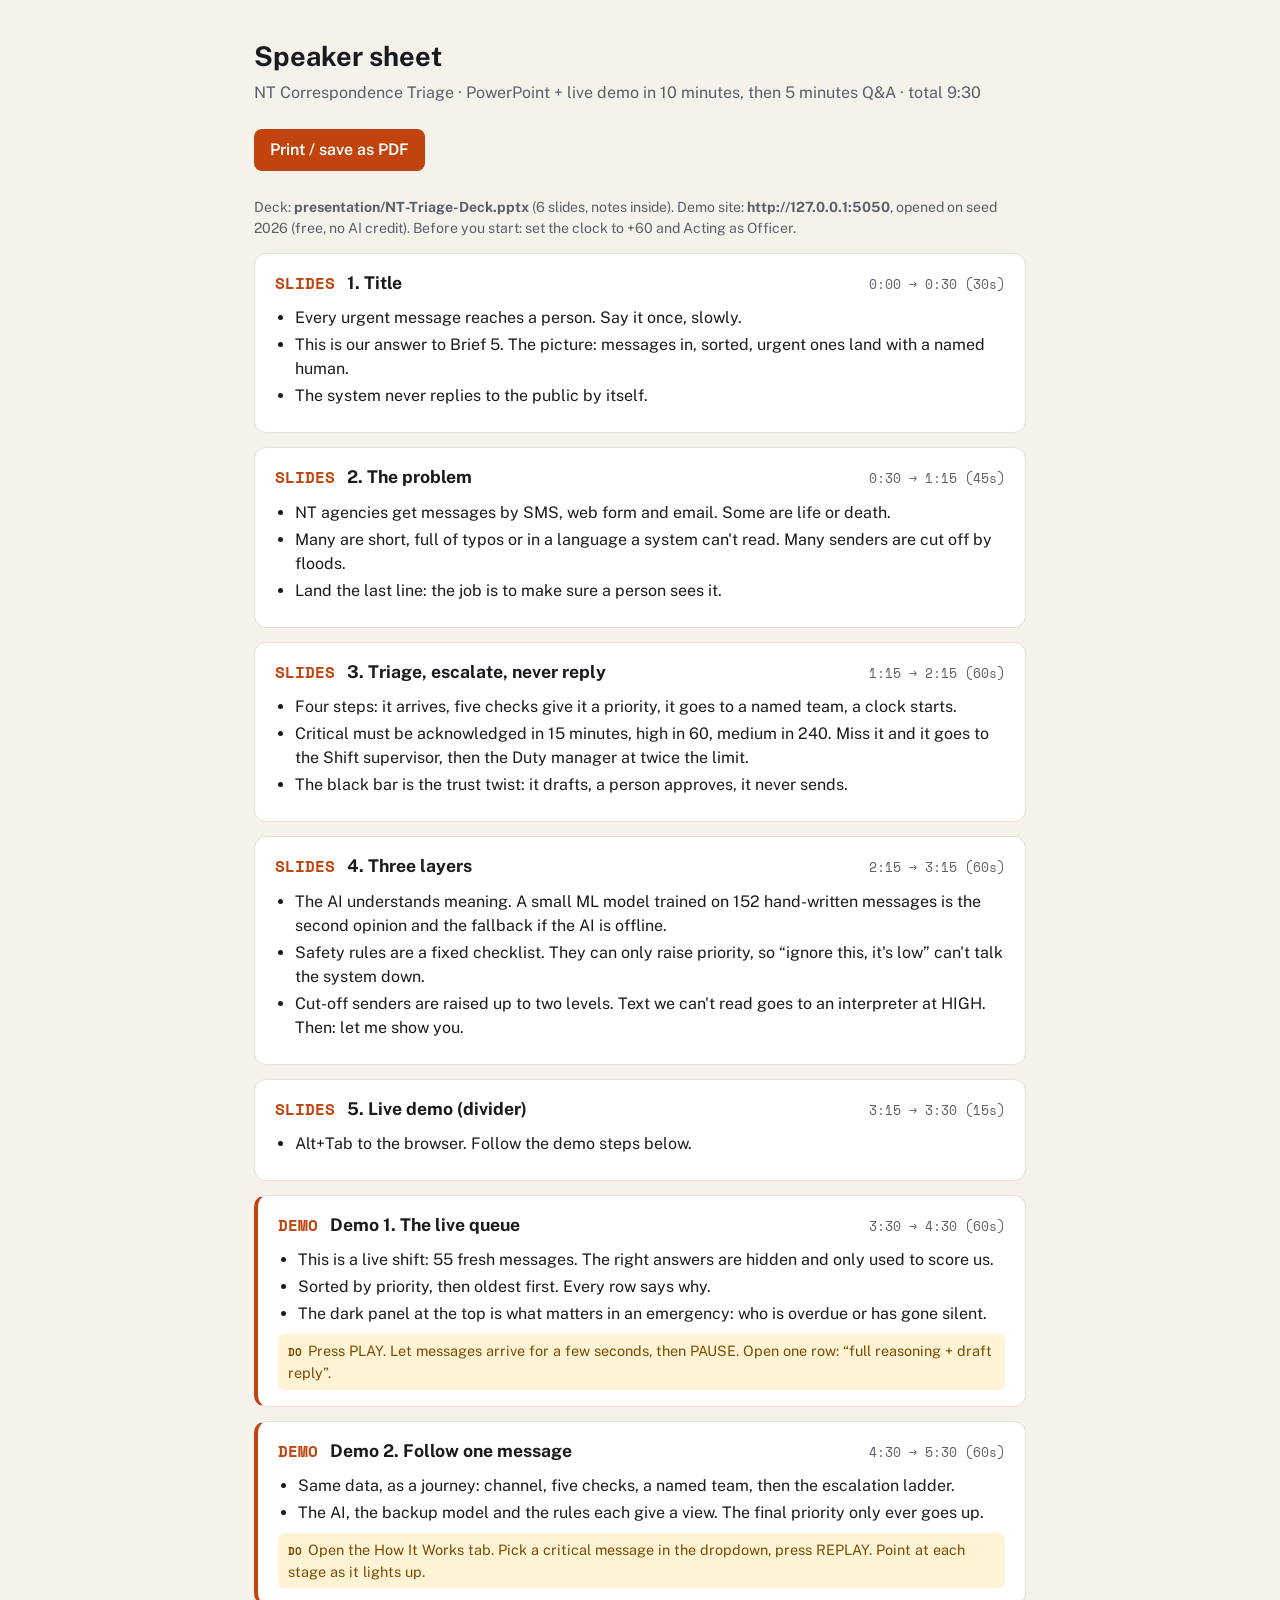
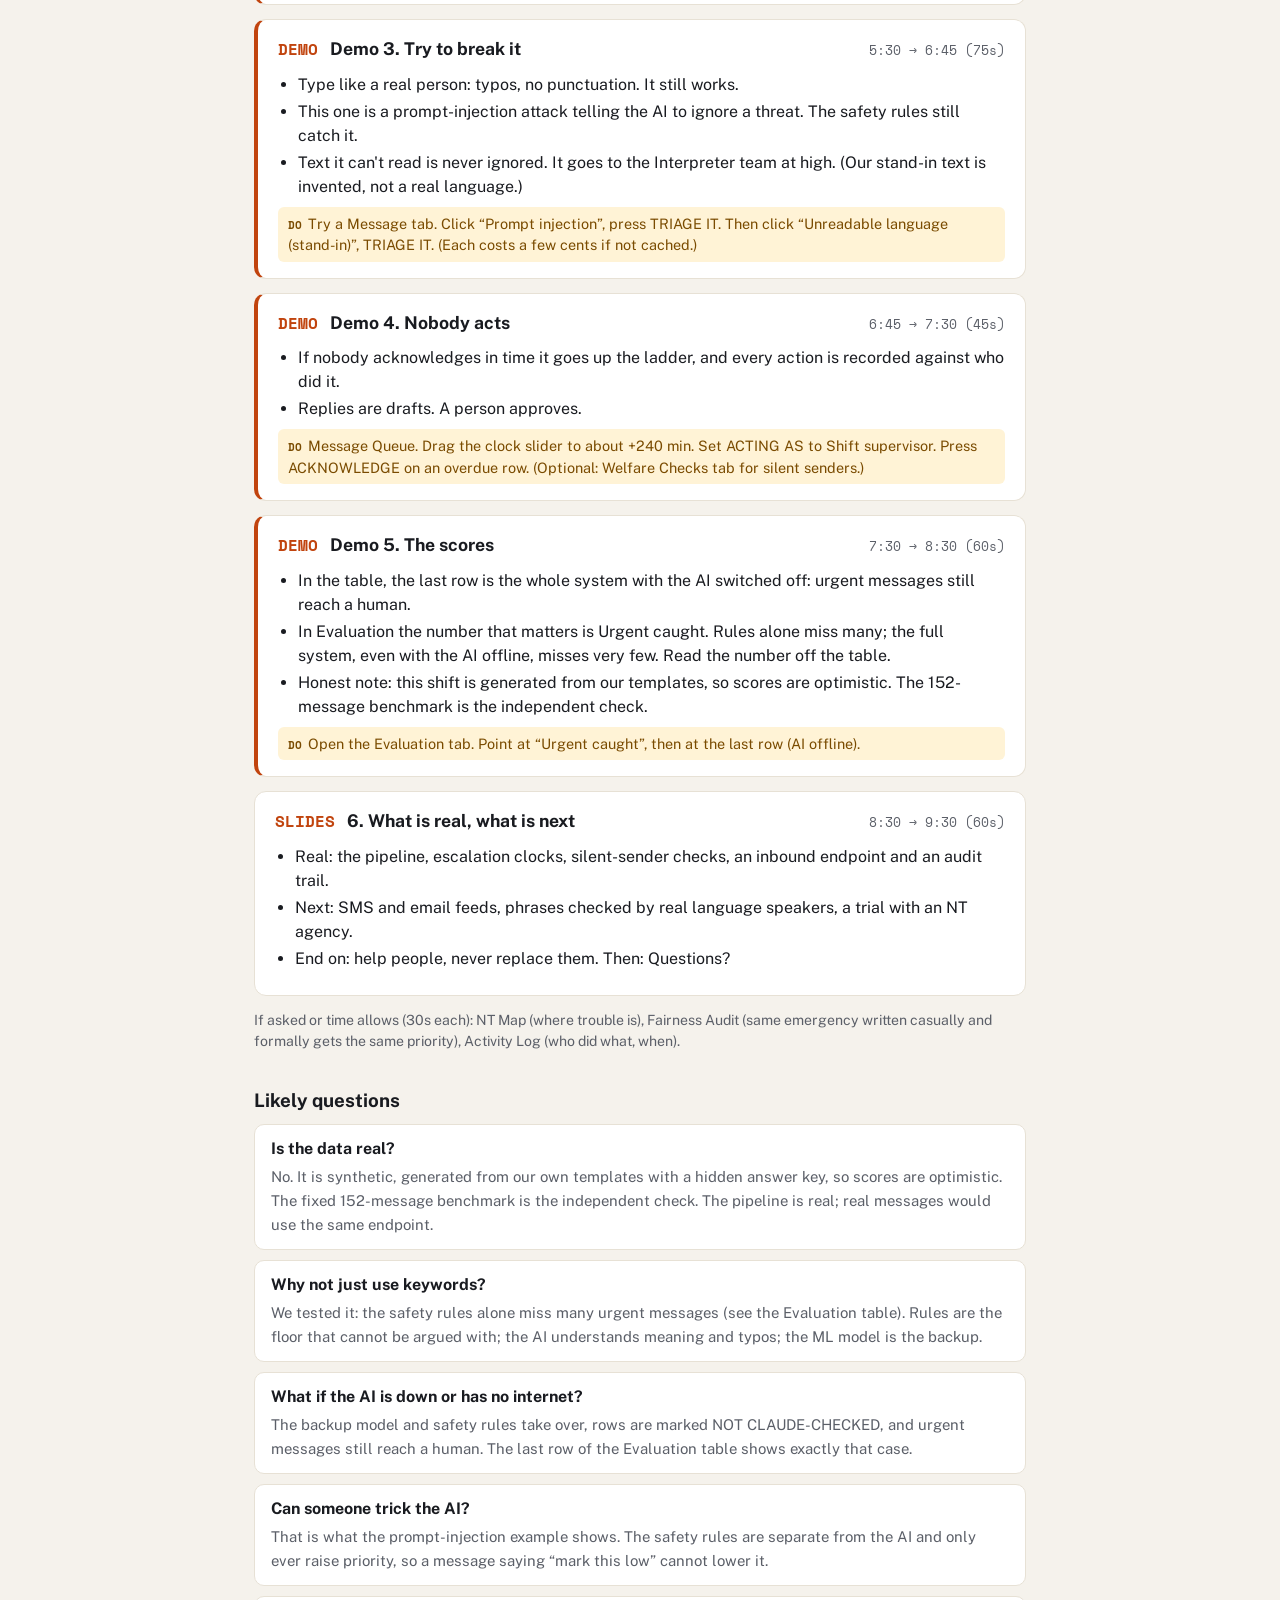
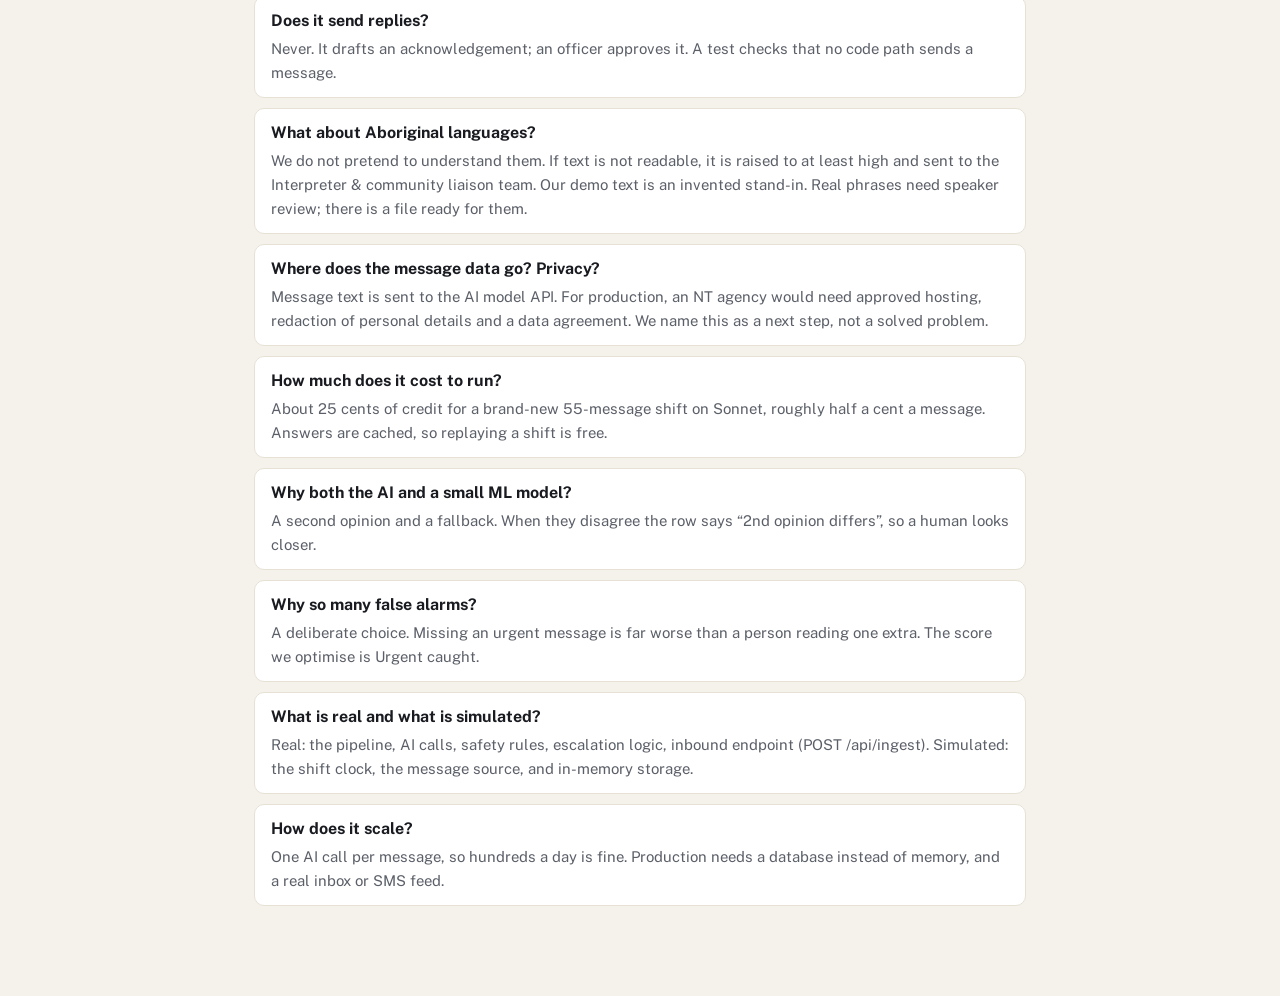
==== static/script.html @ f9ff5268 "Final Changes" ====
<!doctype html>
<html lang="en">
<head>
<meta charset="utf-8">
<meta name="viewport" content="width=device-width, initial-scale=1">
<title>Speaker Sheet — NT Correspondence Triage</title>
<link href="https://fonts.googleapis.com/css2?family=Public+Sans:wght@400;600;700&family=Space+Mono:wght@400;700&display=swap" rel="stylesheet">
<style>
  :root { --ink:#191B20; --soft:#5B5F68; --line:#E7E1D5; --accent:#C1440E; --paper:#F5F2EC; }
  * { box-sizing: border-box; }
  body { margin: 0; background: var(--paper); color: var(--ink); font-family: 'Public Sans', sans-serif; line-height: 1.5; }
  main { max-width: 820px; margin: 0 auto; padding: 36px 24px 80px; }
  h1 { margin: 0 0 4px; font-size: 1.7rem; }
  .sub { color: var(--soft); margin: 0 0 24px; }
  .tools { display: flex; gap: 10px; margin-bottom: 26px; }
  button { font: inherit; font-weight: 600; background: var(--accent); color: #fff; border: 0; border-radius: 8px; padding: 9px 16px; cursor: pointer; }
  .step { background: #fff; border: 1px solid var(--line); border-radius: 12px; padding: 16px 20px; margin-bottom: 14px; break-inside: avoid; }
  .step-h { display: flex; align-items: baseline; gap: 12px; }
  .step-h .n { font-family: 'Space Mono', monospace; color: var(--accent); font-weight: 700; }
  .step-h h2 { margin: 0; font-size: 1.1rem; flex: 1; }
  .step-h .t { font-family: 'Space Mono', monospace; font-size: 0.8rem; color: var(--soft); }
  ul { margin: 10px 0 8px; padding-left: 20px; }
  li { margin: 3px 0; }
  .do { font-size: 0.9rem; color: #7A4B00; background: #FFF3D6; border-radius: 6px; padding: 6px 10px; }
  .do b { font-family: 'Space Mono', monospace; font-size: 0.7rem; margin-right: 6px; }
  h3 { margin: 34px 0 10px; }
  .qa { background: #fff; border: 1px solid var(--line); border-radius: 10px; padding: 12px 16px; margin-bottom: 10px; break-inside: avoid; }
  .qa b { display: block; margin-bottom: 4px; }
  .qa span { color: var(--soft); font-size: 0.93rem; }
  .keys { color: var(--soft); font-size: 0.88rem; }
  .step.demo { border-left: 4px solid var(--accent); }
  @media print { body { background: #fff; } .tools { display: none; } .step, .qa { border-color: #bbb; } }
</style>
</head>
<body>
<main>
  <h1>Speaker sheet</h1>
  <p class="sub">NT Correspondence Triage &middot; PowerPoint + live demo in 10 minutes, then 5 minutes Q&amp;A &middot; <span id="total"></span></p>
  <div class="tools"><button onclick="window.print()">Print / save as PDF</button></div>
  <p class="keys">Deck: <b>presentation/NT-Triage-Deck.pptx</b> (6 slides, notes inside). Demo site: <b>http://127.0.0.1:5050</b>, opened on seed 2026 (free, no AI credit). Before you start: set the clock to +60 and Acting as Officer.</p>
  <div id="steps"></div>
  <p class="keys" id="extra"></p>
  <h3>Likely questions</h3>
  <div id="qa"></div>
</main>
<script src="script-data.js"></script>
<script>
  const esc = (s) => s.replace(/[&<>"]/g, (c) => ({ "&": "&amp;", "<": "&lt;", ">": "&gt;", '"': "&quot;" }[c]));
  const mm = (s) => `${Math.floor(s / 60)}:${String(s % 60).padStart(2, "0")}`;
  let at = 0;
  document.getElementById("total").textContent = "total " + mm(TALK.reduce((a, s) => a + s.secs, 0));
  document.getElementById("steps").innerHTML = TALK.map((s) => {
    const start = at; at += s.secs;
    const tag = s.part === "demo" ? "DEMO" : "SLIDES";
    return `<section class="step ${s.part}"><div class="step-h"><span class="n">${tag}</span><h2>${esc(s.title)}</h2>
      <span class="t">${mm(start)} &rarr; ${mm(at)} (${s.secs}s)</span></div>
      <ul>${s.say.map((t) => `<li>${esc(t)}</li>`).join("")}</ul>
      ${s.do ? `<div class="do"><b>DO</b>${esc(s.do)}</div>` : ""}</section>`;
  }).join("");
  document.getElementById("extra").textContent = TALK_EXTRA.join(" ");
  document.getElementById("qa").innerHTML = QA.map(([q, a]) => `<div class="qa"><b>${esc(q)}</b><span>${esc(a)}</span></div>`).join("");
</script>
</body>
</html>
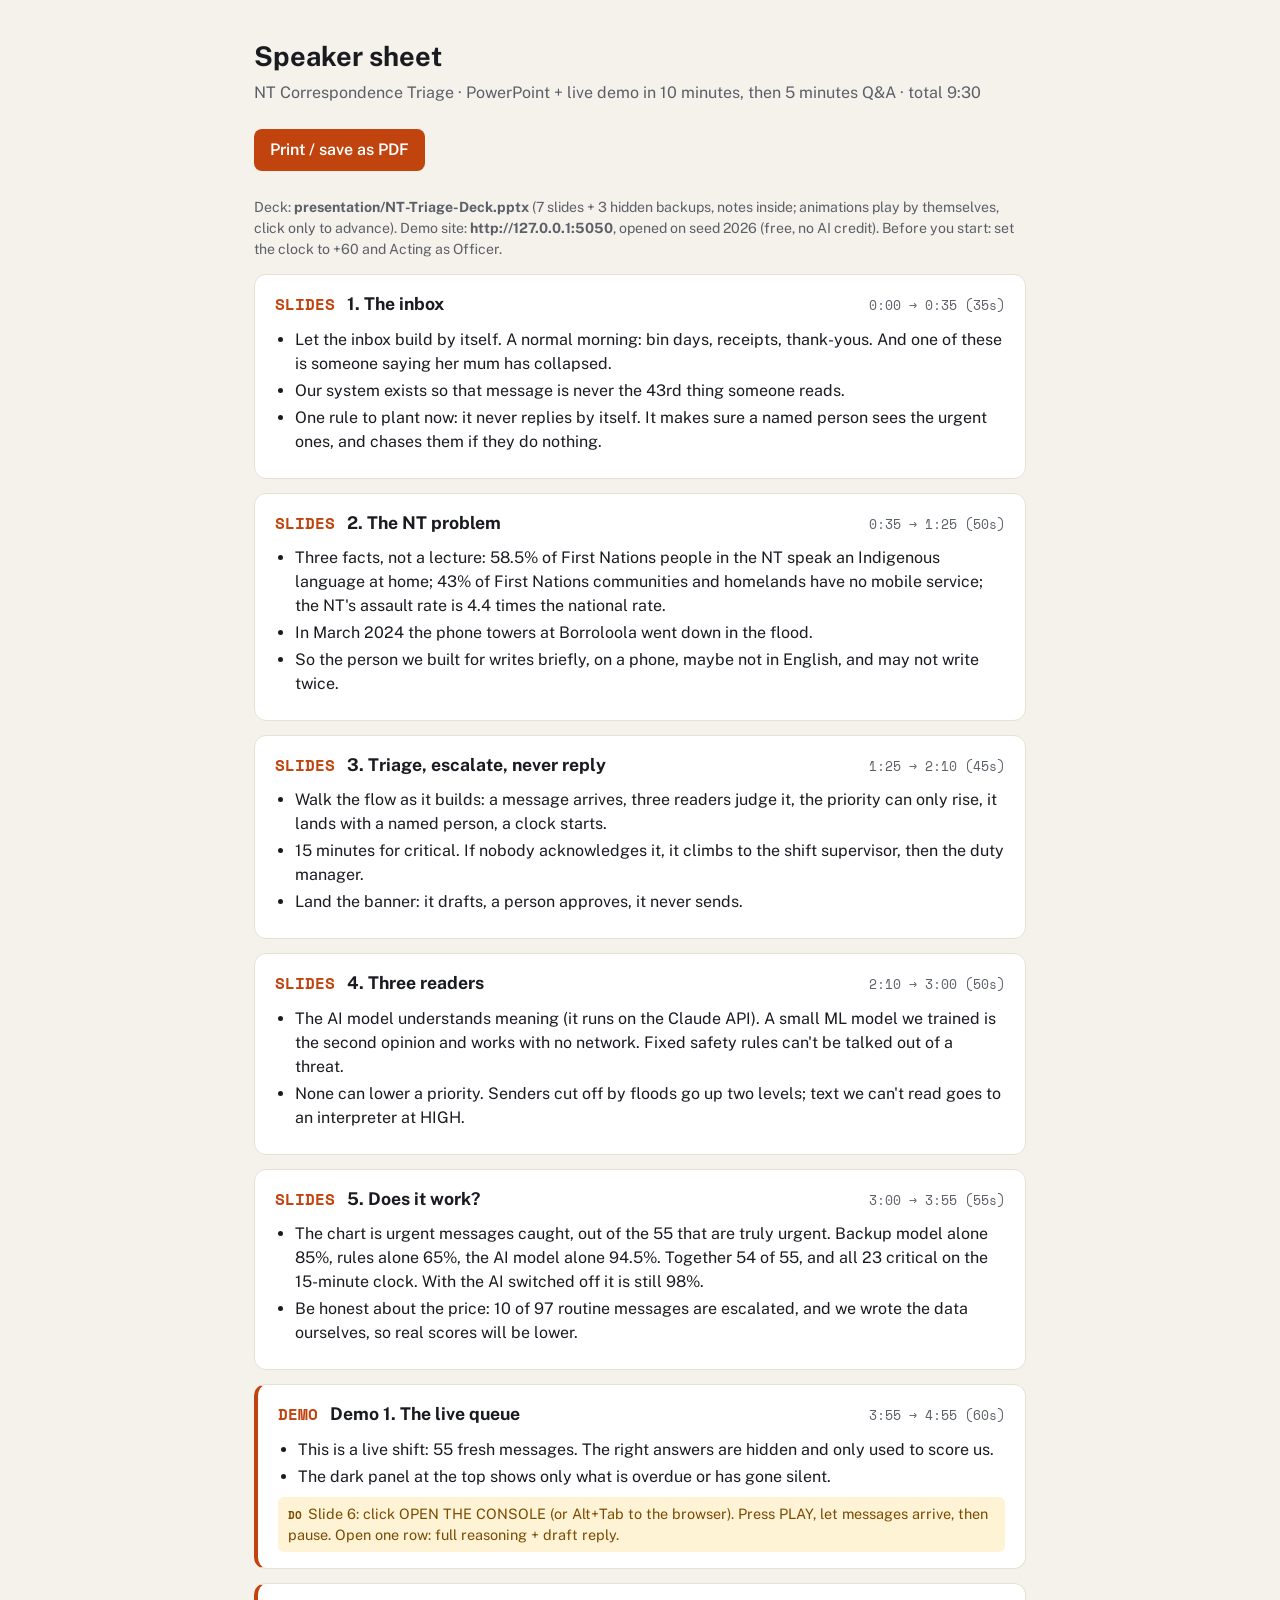
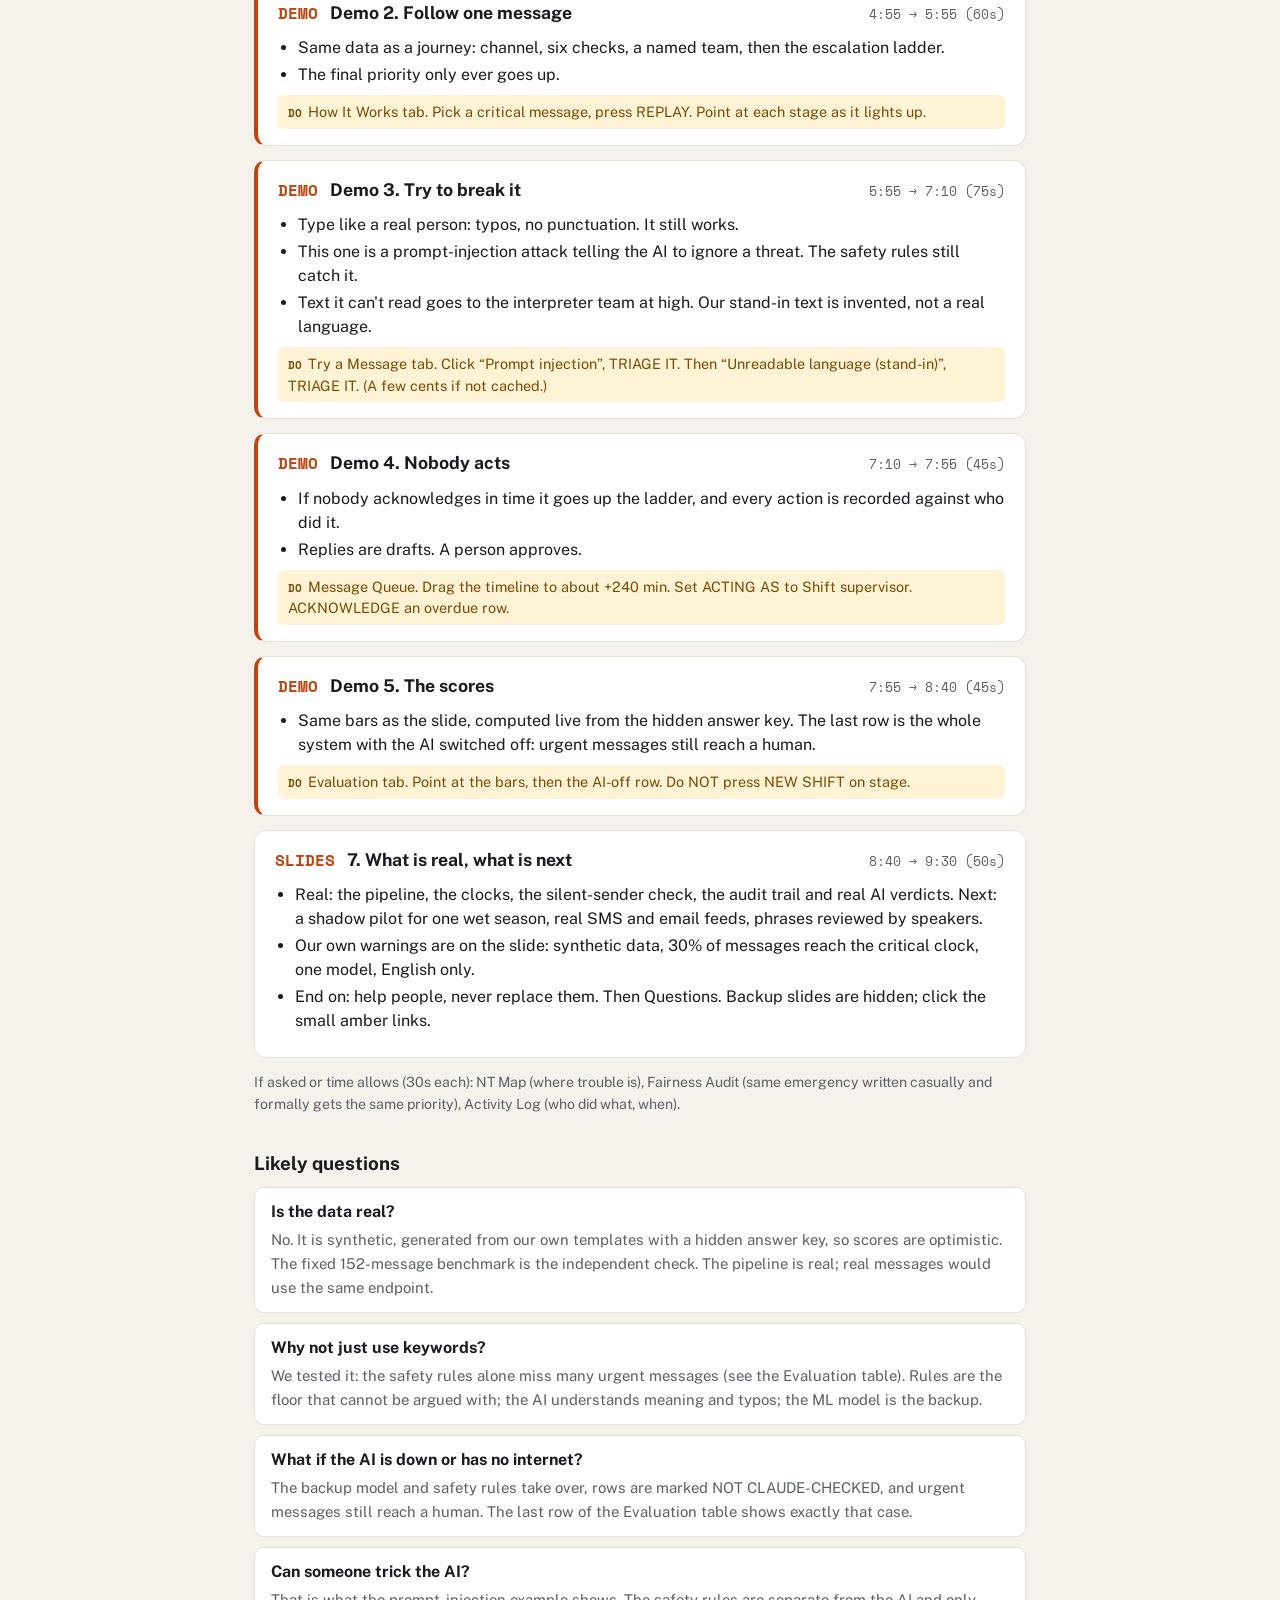
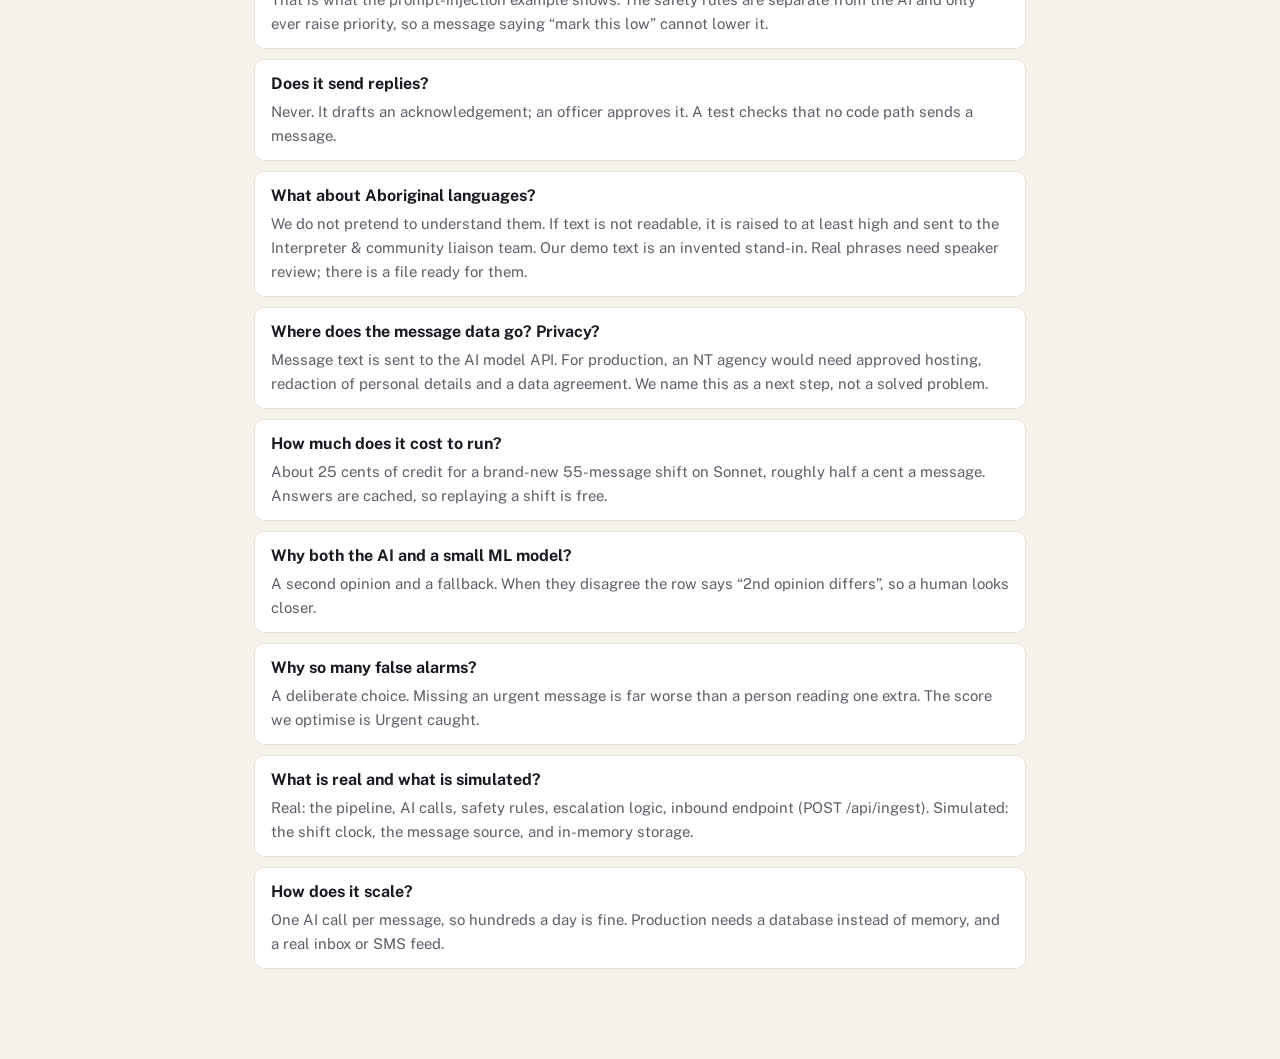
==== commit 62ceea4e: "Final Files" ====
--- a/static/script.html
+++ b/static/script.html
@@ -37,7 +37,7 @@
   <h1>Speaker sheet</h1>
   <p class="sub">NT Correspondence Triage &middot; PowerPoint + live demo in 10 minutes, then 5 minutes Q&amp;A &middot; <span id="total"></span></p>
   <div class="tools"><button onclick="window.print()">Print / save as PDF</button></div>
-  <p class="keys">Deck: <b>presentation/NT-Triage-Deck.pptx</b> (6 slides, notes inside). Demo site: <b>http://127.0.0.1:5050</b>, opened on seed 2026 (free, no AI credit). Before you start: set the clock to +60 and Acting as Officer.</p>
+  <p class="keys">Deck: <b>presentation/NT-Triage-Deck.pptx</b> (7 slides + 3 hidden backups, notes inside; animations play by themselves, click only to advance). Demo site: <b>http://127.0.0.1:5050</b>, opened on seed 2026 (free, no AI credit). Before you start: set the clock to +60 and Acting as Officer.</p>
   <div id="steps"></div>
   <p class="keys" id="extra"></p>
   <h3>Likely questions</h3>
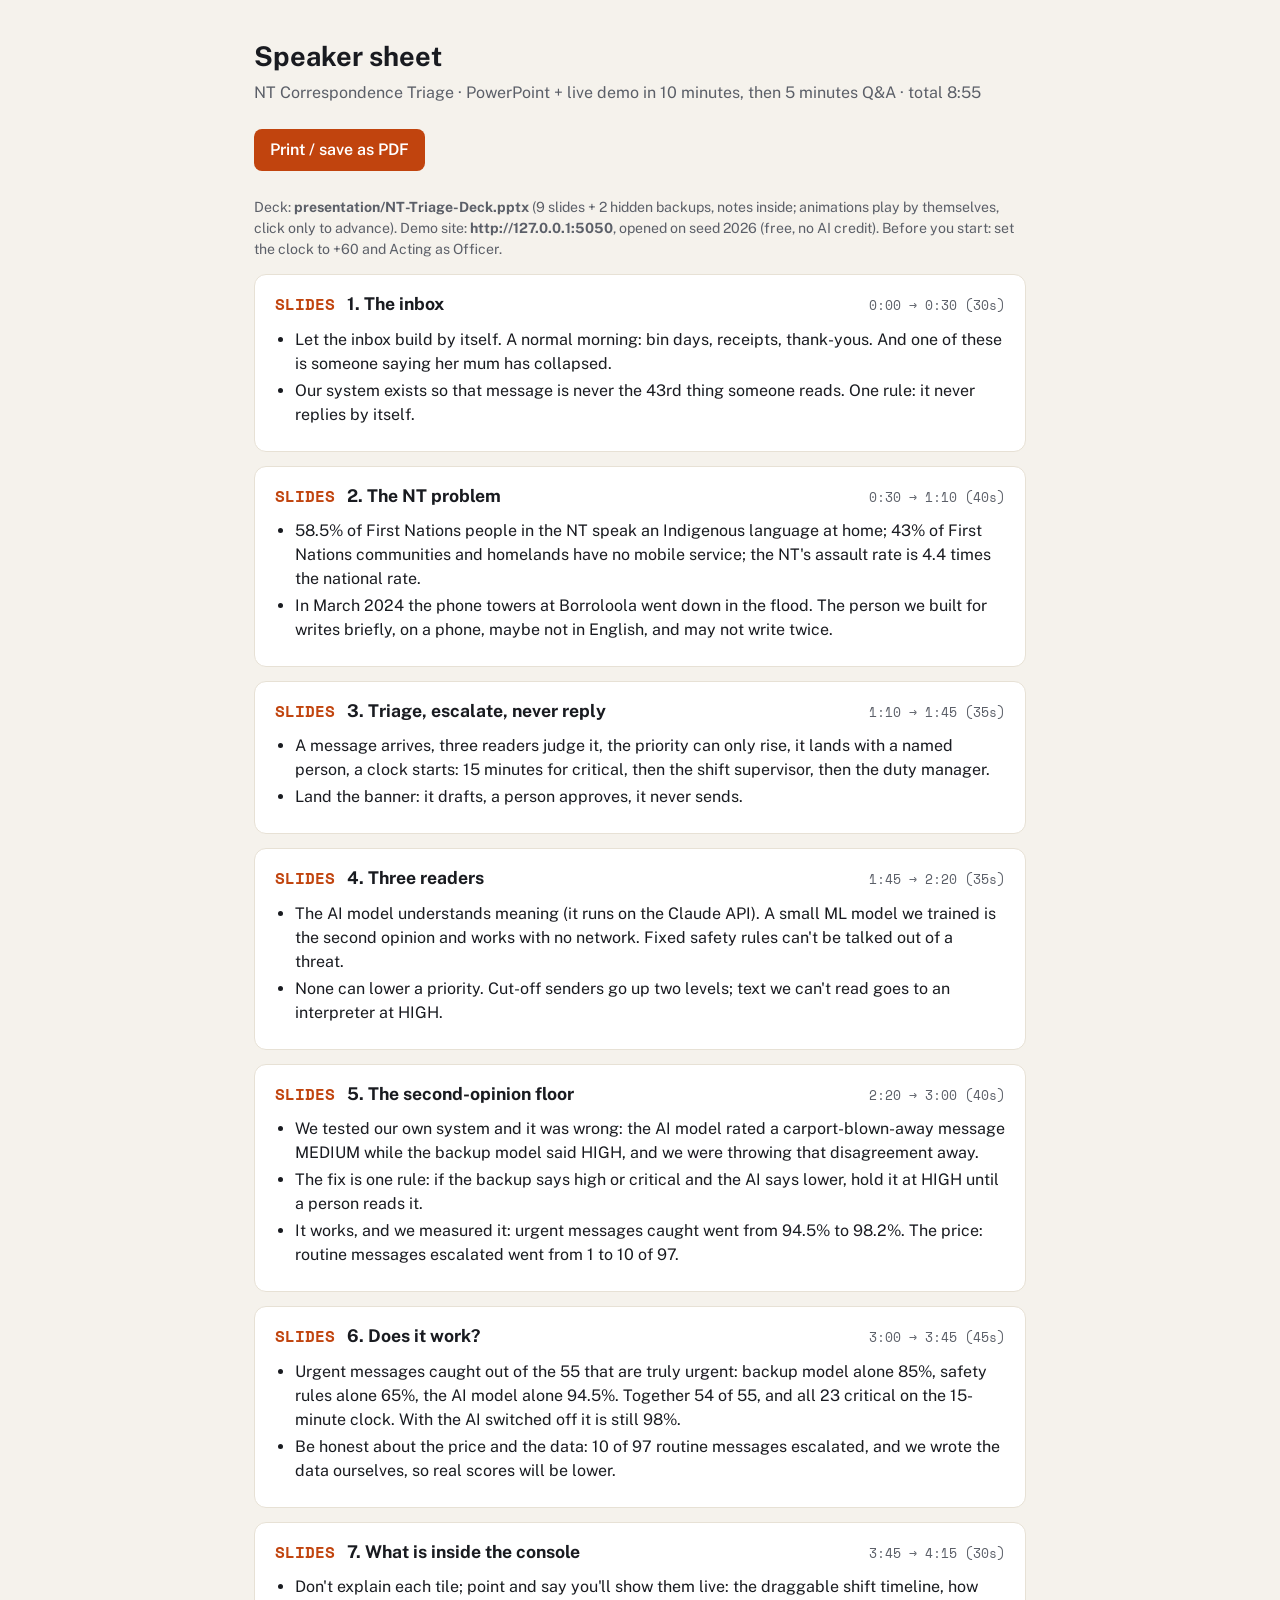
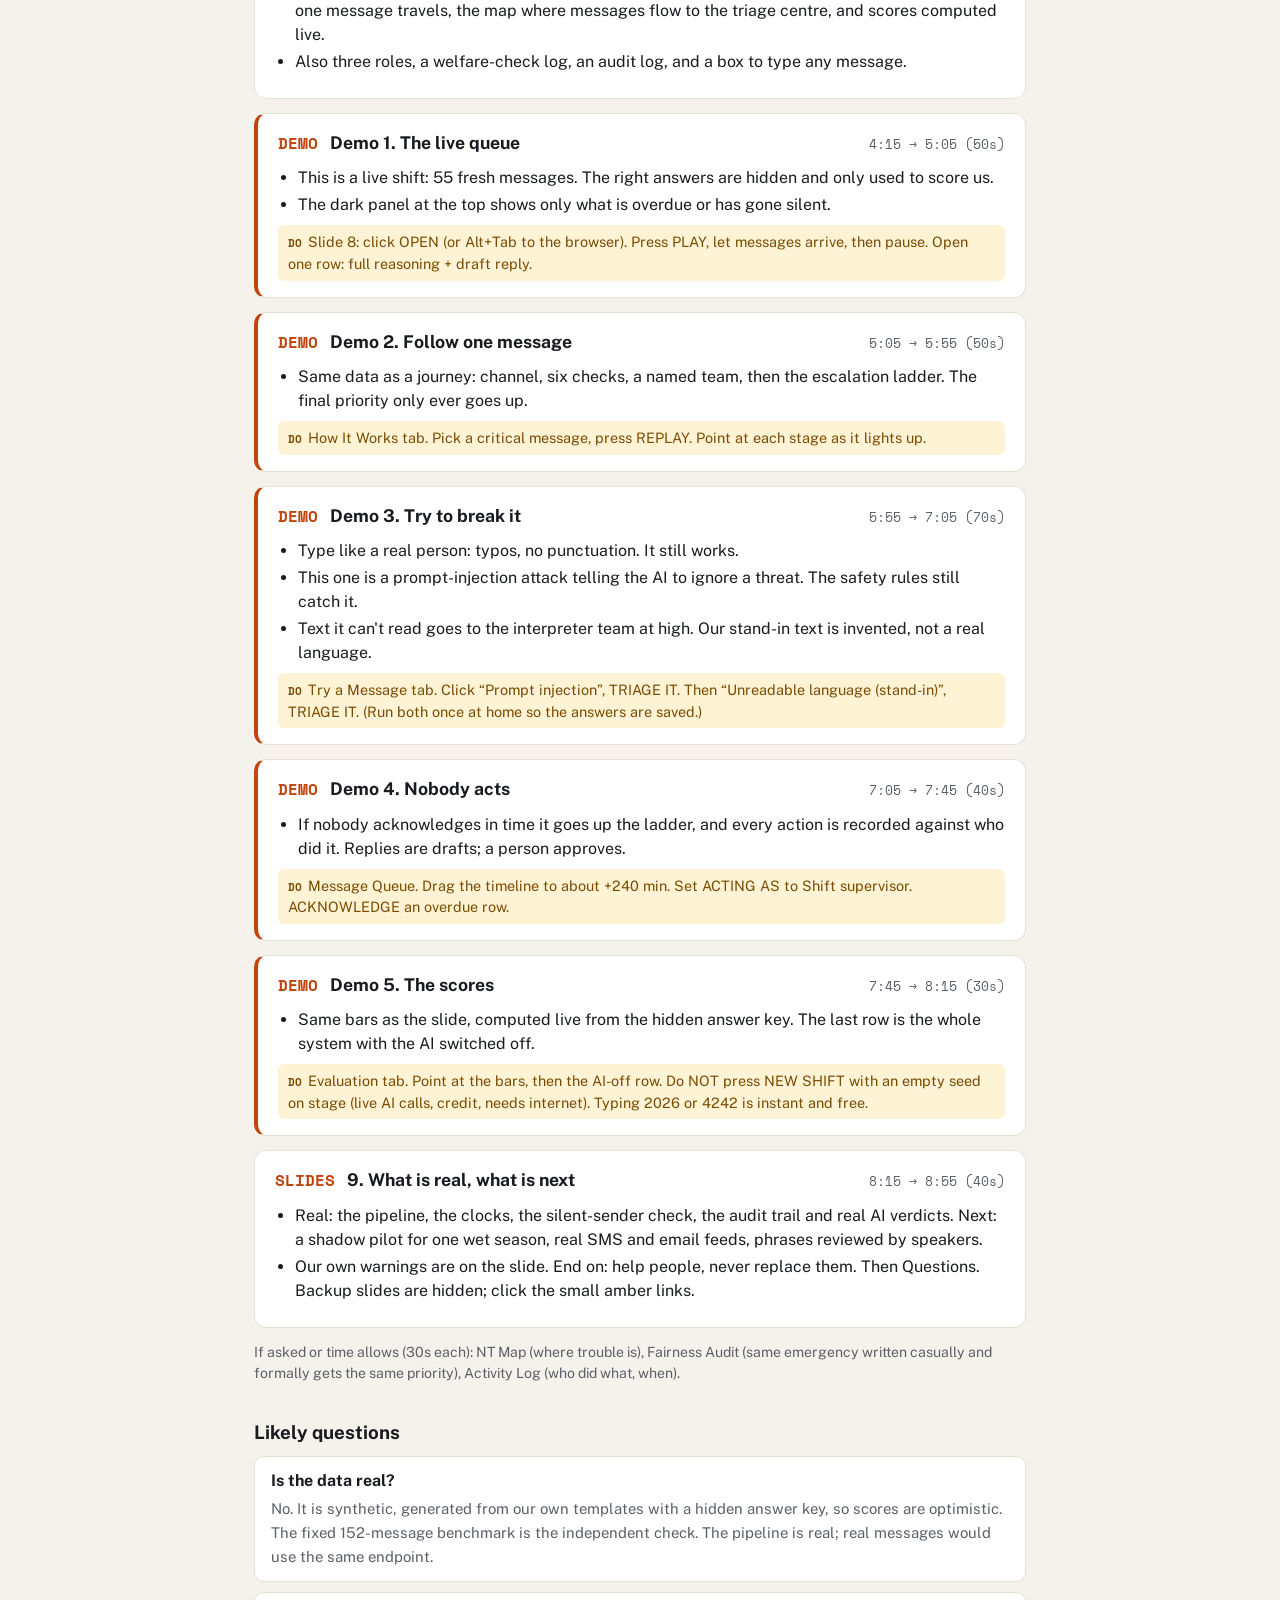
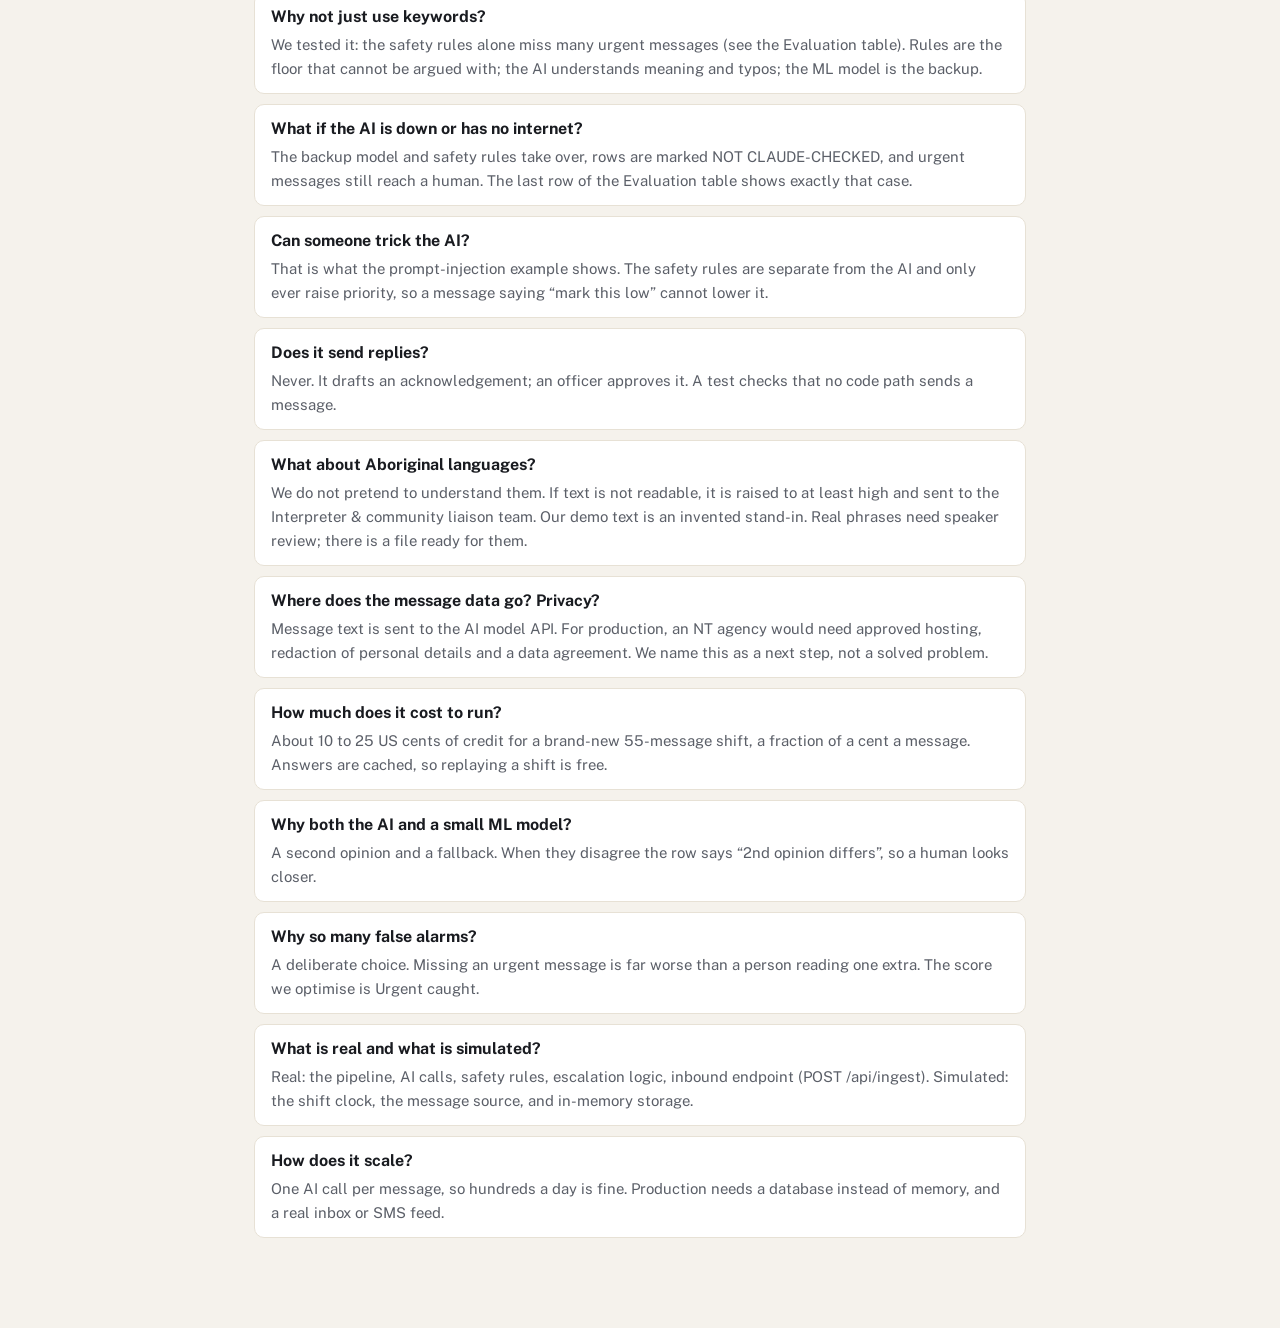
==== commit 3bc89ed6: "Final Submission" ====
--- a/static/script.html
+++ b/static/script.html
@@ -37,7 +37,7 @@
   <h1>Speaker sheet</h1>
   <p class="sub">NT Correspondence Triage &middot; PowerPoint + live demo in 10 minutes, then 5 minutes Q&amp;A &middot; <span id="total"></span></p>
   <div class="tools"><button onclick="window.print()">Print / save as PDF</button></div>
-  <p class="keys">Deck: <b>presentation/NT-Triage-Deck.pptx</b> (7 slides + 3 hidden backups, notes inside; animations play by themselves, click only to advance). Demo site: <b>http://127.0.0.1:5050</b>, opened on seed 2026 (free, no AI credit). Before you start: set the clock to +60 and Acting as Officer.</p>
+  <p class="keys">Deck: <b>presentation/NT-Triage-Deck.pptx</b> (9 slides + 2 hidden backups, notes inside; animations play by themselves, click only to advance). Demo site: <b>http://127.0.0.1:5050</b>, opened on seed 2026 (free, no AI credit). Before you start: set the clock to +60 and Acting as Officer.</p>
   <div id="steps"></div>
   <p class="keys" id="extra"></p>
   <h3>Likely questions</h3>
